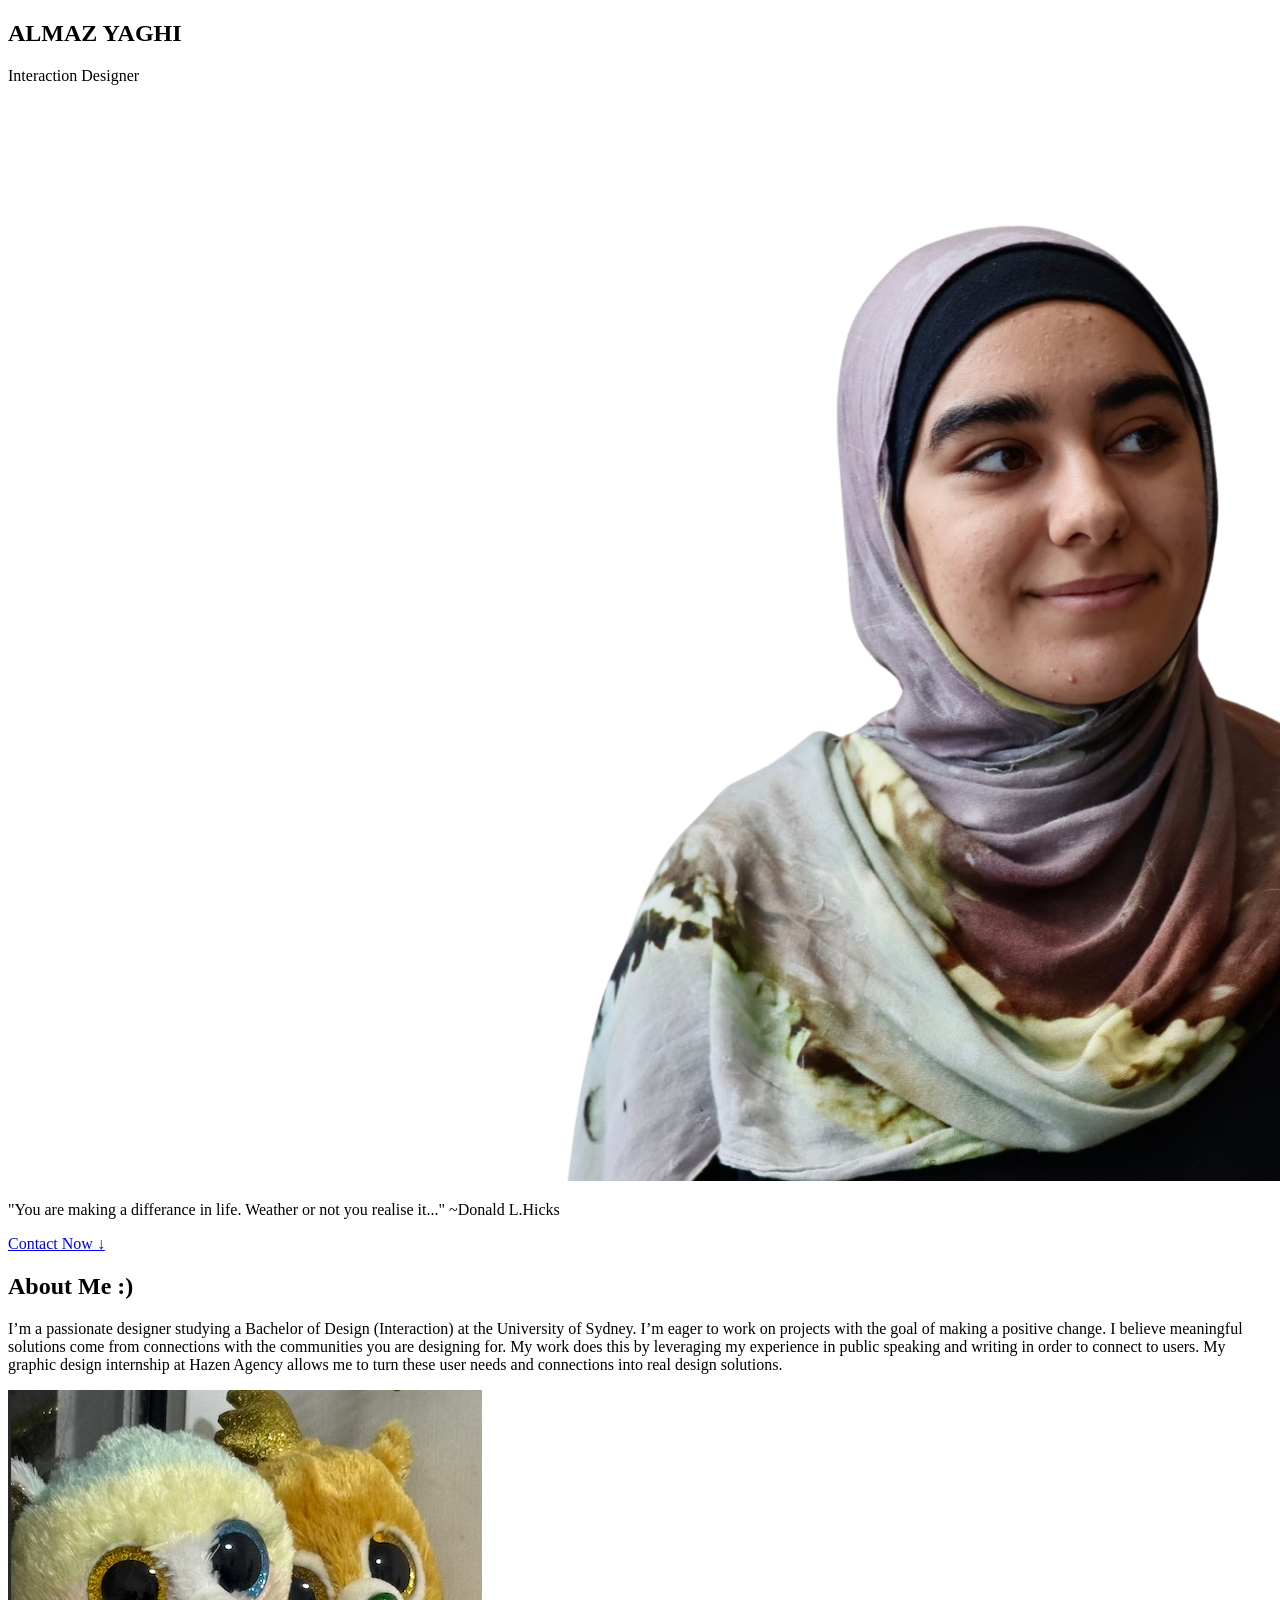
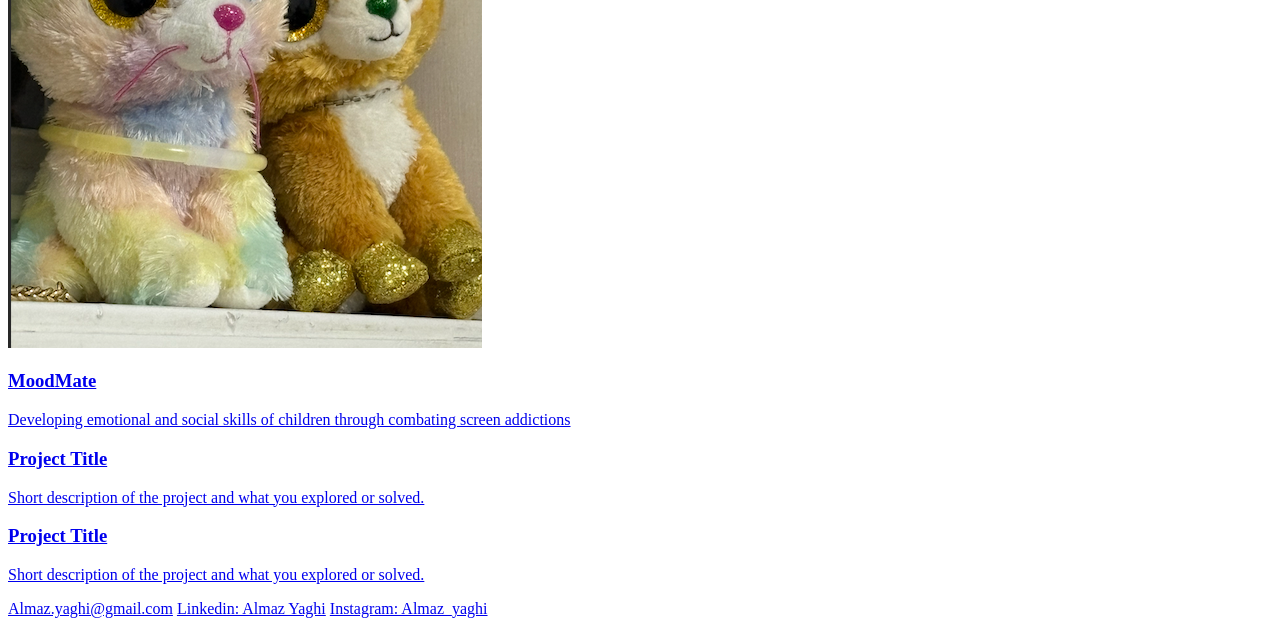
==== index.html @ deaa1133 "Add files via upload" ====
<!DOCTYPE html>
<html lang="en">
<head>
<meta charset="UTF-8">
<meta name="viewport" content="width=device-width, initial-scale=1.0">
<title>Almaz Yaghi</title>
<link rel="preconnect" href="https://fonts.googleapis.com">
<link rel="preconnect" href="https://fonts.gstatic.com" crossorigin>
<link href="https://fonts.googleapis.com/css2?family=Alfa+Slab+One&family=Forum&family=Fraunces:ital,opsz,wght@0,9..144,100..900;1,9..144,100..900&family=Inter+Tight:ital,wght@0,100..900;1,100..900&family=Luckiest+Guy&family=Montserrat:ital,wght@0,100..900;1,100..900&family=Oswald:wght@200..700&family=Outfit:wght@100..900&family=Playfair+Display:ital,wght@0,400..900;1,400..900&display=swap" rel="stylesheet">
<link rel="stylesheet" href="style.css">
</head>
<body>
<section class="hero">
<div class="hero-card">
<div class="hero-text">
<h1 class="hero-name">ALMAZ YAGHI</h1>
<p class="hero-title">Interaction Designer</p>
</div>
<img src="Hero Image.png" alt="Almaz Yaghi" class="hero-image">
<p class="hero-quote">"You are making a differance in life. Weather or not you realise it..." ~Donald L.Hicks</p>
<a href="#contact" class="contact-btn">Contact Now ↓</a>
</div>
</section>
<section class="about">
<h2 class="about-title">About Me :)</h2>
<p class="about-text">I’m a passionate designer studying a Bachelor of Design (Interaction) at the University of Sydney. I’m eager to work on projects with the goal of making a positive change. I believe meaningful solutions come from connections with the communities you are designing for. My work does this by leveraging my experience in public speaking and writing in order to connect to users. My graphic design internship at Hazen Agency allows me to turn these user needs and connections into real design solutions. </p>
</section>
<section class="work">
    <div class="work-grid">
  
        <a href="moodmate.html" class="card-link">
            <div class="card">
              <div class="card-image">
                <img src="Moodmate2.png" alt="MoodMate">
              </div>
              <div class="card-text">
                <h3 class="card-heading">MoodMate</h3>
                <p class="card-body">Developing emotional and social skills of children through combating screen addictions</p>
              </div>
            </div>
          </a>
  
          <a href="project2.html" class="card-link">
            <div class="card card-reverse">
              <div class="card-image"></div>
              <div class="card-text">
                <h3 class="card-heading">Project Title</h3>
                <p class="card-body">Short description of the project and what you explored or solved.</p>
              </div>
            </div>
          </a>
  
          <a href="project3.html" class="card-link">
            <div class="card">
              <div class="card-image"></div>
              <div class="card-text">
                <h3 class="card-heading">Project Title</h3>
                <p class="card-body">Short description of the project and what you explored or solved.</p>
              </div>
            </div>
          </a>
  
    </div>
  </section>
  <footer class="contact" id="contact">
    <a href="mailto:your@email.com" class="contact-item">Almaz.yaghi@gmail.com</a>
    <span class="contact-divider"></span>
    <a href="https://linkedin.com/in/yourprofile" class="contact-item" target="_blank">Linkedin: Almaz Yaghi</a>
    <span class="contact-divider"></span>
    <a href="https://instagram.com/yourhandle" class="contact-item" target="_blank">Instagram: Almaz_yaghi</a>
  </footer>
</body>
</html>
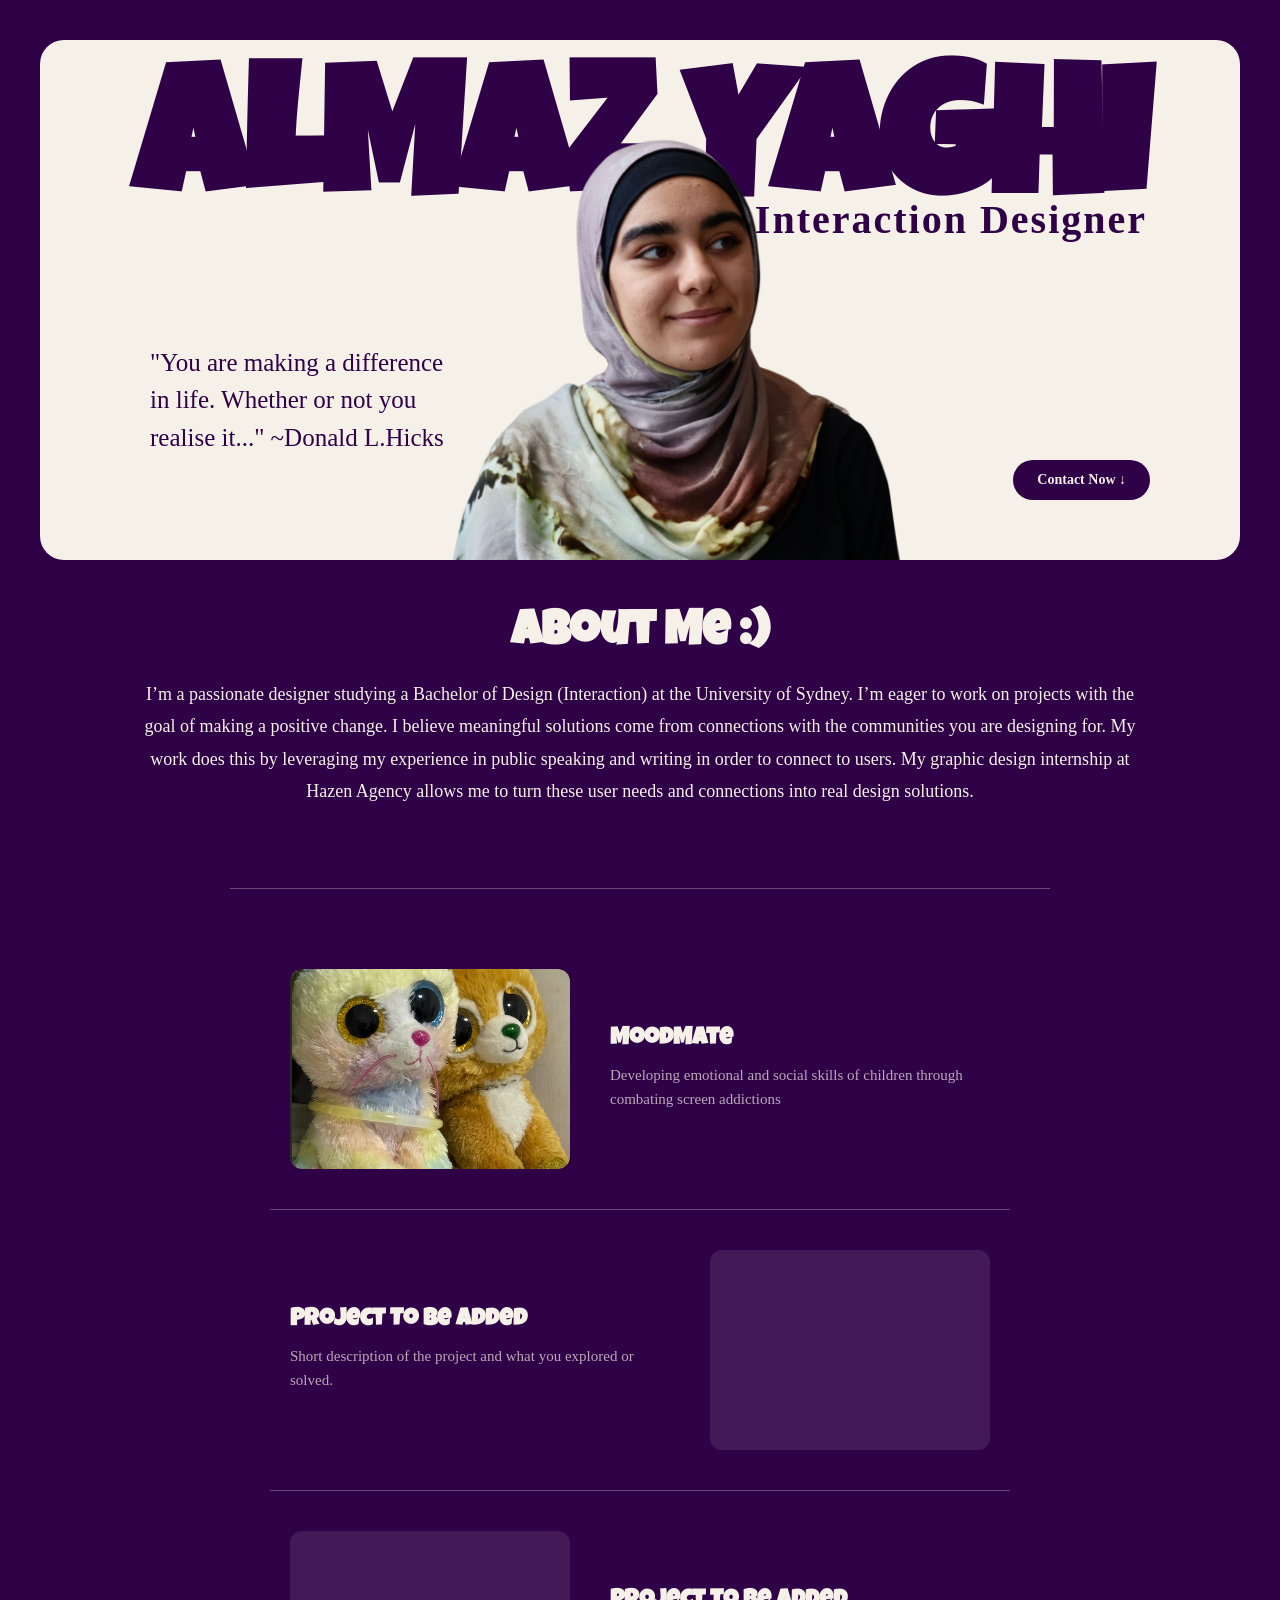
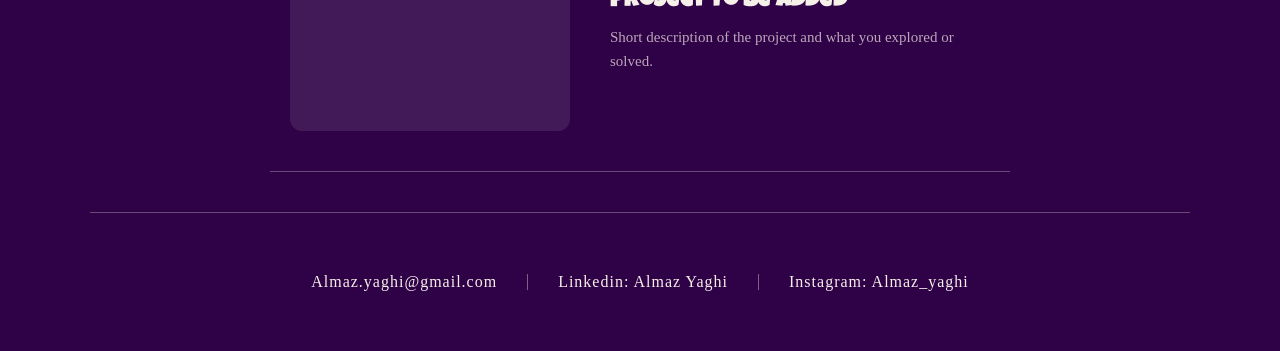
==== commit 73f08585: "Update index.html" ====
--- a/index.html
+++ b/index.html
@@ -17,7 +17,7 @@
 <p class="hero-title">Interaction Designer</p>
 </div>
 <img src="Hero Image.png" alt="Almaz Yaghi" class="hero-image">
-<p class="hero-quote">"You are making a differance in life. Weather or not you realise it..." ~Donald L.Hicks</p>
+<p class="hero-quote">"You are making a difference in life. Whether or not you realise it..." ~Donald L.Hicks</p>
 <a href="#contact" class="contact-btn">Contact Now ↓</a>
 </div>
 </section>
@@ -44,7 +44,7 @@
             <div class="card card-reverse">
               <div class="card-image"></div>
               <div class="card-text">
-                <h3 class="card-heading">Project Title</h3>
+                <h3 class="card-heading">Project To Be Added</h3>
                 <p class="card-body">Short description of the project and what you explored or solved.</p>
               </div>
             </div>
@@ -54,7 +54,7 @@
             <div class="card">
               <div class="card-image"></div>
               <div class="card-text">
-                <h3 class="card-heading">Project Title</h3>
+                <h3 class="card-heading">Project To Be Added </h3>
                 <p class="card-body">Short description of the project and what you explored or solved.</p>
               </div>
             </div>
@@ -63,11 +63,11 @@
     </div>
   </section>
   <footer class="contact" id="contact">
-    <a href="mailto:your@email.com" class="contact-item">Almaz.yaghi@gmail.com</a>
+    <a href="mailto:almaz.yaghi@gmail.com" class="contact-item">Almaz.yaghi@gmail.com</a>
     <span class="contact-divider"></span>
-    <a href="https://linkedin.com/in/yourprofile" class="contact-item" target="_blank">Linkedin: Almaz Yaghi</a>
+    <a href="https://www.linkedin.com/in/almaz-yaghi-95506a35b/" class="contact-item" target="_blank">Linkedin: Almaz Yaghi</a>
     <span class="contact-divider"></span>
-    <a href="https://instagram.com/yourhandle" class="contact-item" target="_blank">Instagram: Almaz_yaghi</a>
+    <a href="https://www.instagram.com/almaz_yaghi/" class="contact-item" target="_blank">Instagram: Almaz_yaghi</a>
   </footer>
 </body>
-</html>+</html>
--- a/style.css
+++ b/style.css
@@ -0,0 +1,377 @@
+* {
+    margin: 0;
+    padding: 0;
+    box-sizing: border-box;
+  }
+  
+  body {
+    background-color: #2F0147;
+    font-family: 'Forum', serif;
+    display: flex;
+    justify-content: center;
+    align-items: center;
+    min-height: 100vh;
+    flex-direction: column;
+  }
+  
+  .hero {
+    padding: 40px;
+    width: 100%;
+    display: block;
+  }
+  
+  .hero-card {
+    position: relative;
+    background-color: #F5F0E8;
+    border-radius: 24px;
+    width: 100%;
+    height: 520px;
+    overflow: hidden;
+    max-width: 1300px;
+    margin: 0 auto;
+  }
+  
+  .hero-text {
+    position: absolute;
+    top: 5%;
+    left: 50%;
+    transform: translateX(-50%);
+    text-align: center;
+    z-index: 1;
+    user-select: none;
+  }
+  
+  .hero-name {
+    font-family: 'Luckiest Guy', cursive;
+    font-size: clamp(80px, 17vw, 180px);
+    font-weight: 900;
+    color: #2F0147;
+    white-space: nowrap;
+    letter-spacing: -4px;
+  }
+  
+  .hero-title {
+    font-family: 'Forum', serif;
+    font-size: 40px;
+    text-align: right;
+    color: #2F0147;
+    letter-spacing: 2px;
+    margin-top: -50px;
+    font-weight: 700;
+  }
+  
+  .hero-image {
+    position: absolute;
+    bottom: -40px;
+    left: 50%;
+    transform: translateX(-50%);
+    height: 100%;
+    object-fit: cover;
+    z-index: 2;
+  }
+  
+  .hero-quote {
+    position: absolute;
+    bottom: 20%;
+    left: 110px;
+    font-family: 'Forum', serif;
+    font-size: 25px;
+    color: #2F0147;
+    max-width: 300px;
+    line-height: 1.5;
+    z-index: 3;
+  }
+  
+  .contact-btn {
+    position: absolute;
+    bottom: 60px;
+    right: 90px;
+    background-color: #2F0147;
+    color: #F5F0E8;
+    padding: 12px 24px;
+    border-radius: 50px;
+    text-decoration: none;
+    font-family: 'Forum', serif;
+    font-size: 14px;
+    font-weight: 600;
+    z-index: 3;
+  }
+  
+  .contact-btn:hover {
+    background-color: #4a0270;
+  }
+  
+  .about {
+    padding: 80px 40px;
+    display: flex;
+    flex-direction: column;
+    align-items: center;
+    text-align: center;
+  }
+  
+  .about-title {
+    font-family: 'Luckiest Guy', cursive;
+    font-size: 48px;
+    color: #F5F0E8;
+    margin-bottom: 20px;
+    margin-top: -70px;
+  }
+  
+  .about-text {
+    font-family: 'Forum', serif;
+    font-size: 18px;
+    color: #F5F0E8;
+    max-width: 1000px;
+    line-height: 1.8;
+  }
+  
+  .work-grid {
+    display: grid;
+    grid-template-columns: 1fr;
+    gap: 0px;
+    width: 100%;
+    max-width: 1100px;
+    padding: 40px;
+    border-top: 1px solid rgba(245, 240, 232, 0.3);
+  }
+  
+  .card {
+    display: flex;
+    padding: 40px 20px;
+    gap: 40px;
+    border-bottom: 1px solid rgba(245, 240, 232, 0.3);
+    background: none;
+    border-radius: 0;
+    align-items: center;
+  }
+  
+  .card-large {
+    grid-column: span 2;
+  }
+  
+  .card-small {
+    grid-column: span 1;
+    flex-direction: column;
+    border-bottom: none;
+    border-right: 1px solid rgba(245, 240, 232, 0.3);
+  }
+  
+  .card-small:last-of-type {
+    border-right: none;
+  }
+  
+  .card-reverse {
+    flex-direction: row-reverse;
+  }
+  
+  .card-image {
+    border-radius: 12px;
+    width: 280px;
+    min-width: 280px;
+    height: 200px;
+    overflow: hidden;
+    flex-shrink: 0;
+    background-color: rgba(245, 240, 232, 0.1);
+  }
+  
+  .card-image img {
+    width: 100%;
+    height: 100%;
+    object-fit: cover;
+    border-radius: 12px;
+  }
+  
+  .card-text {
+    display: flex;
+    flex-direction: column;
+    justify-content: center;
+    gap: 12px;
+  }
+  
+  .card-heading {
+    font-family: 'Luckiest Guy', cursive;
+    font-size: 24px;
+    color: #F5F0E8;
+  }
+  
+  .card-body {
+    font-family: 'Forum', serif;
+    font-size: 15px;
+    color: rgba(245, 240, 232, 0.7);
+    line-height: 1.6;
+    max-width: 380px;
+  }
+  .card-link {
+    text-decoration: none;
+    color: inherit;
+  }
+  .card-link .card {
+    transition: transform 0.3s ease;
+  }
+  
+  .card-link:hover .card {
+    transform: scale(1.02);
+  }
+
+  .contact {
+    display: flex;
+    align-items: center;
+    justify-content: center;
+    gap: 30px;
+    padding: 60px 40px;
+    border-top: 1px solid rgba(245, 240, 232, 0.3);
+    width: 100%;
+    max-width: 1100px;
+  }
+  
+  .contact-item {
+    font-family: 'Forum', serif;
+    font-size: 16px;
+    color: #F5F0E8;
+    text-decoration: none;
+    letter-spacing: 1px;
+  }
+  
+  .contact-item:hover {
+    opacity: 0.6;
+  }
+  
+  .contact-divider {
+    width: 1px;
+    height: 16px;
+    background-color: rgba(245, 240, 232, 0.4);
+  }
+  html {
+    scroll-behavior: smooth;
+  }
+
+
+  /* CASE STUDY PAGE */
+
+.cs-hero {
+    position: relative;
+    width: 100%;
+    height: 500px;
+    overflow: hidden;
+  }
+  
+  .cs-hero-image {
+    width: 100%;
+    height: 100%;
+    object-fit: cover;
+  }
+  
+  .cs-hero-overlay {
+    position: absolute;
+    bottom: 40px;
+    left: 60px;
+    z-index: 2;
+  }
+  
+  .cs-hero-title {
+    font-family: 'Luckiest Guy', cursive;
+    font-size: 100px;
+    color: #F5F0E8;
+    text-shadow: 0 2px 20px rgba(0,0,0,0.4);
+  }
+  
+  .cs-hero-subtitle {
+    font-family: 'Forum', serif;
+    font-size: 18px;
+    color: #4a0270;
+    max-width: 500px;
+    margin-top: 10px;
+    text-shadow: 0 2px 10px rgba(0,0,0,0.4);
+  }
+  
+  .cs-content {
+    max-width: 800px;
+    margin: 0 auto;
+    padding: 80px 40px;
+  }
+  
+  .cs-section {
+    margin-bottom: 60px;
+    border-bottom: 1px solid rgba(245, 240, 232, 0.2);
+    padding-bottom: 60px;
+  }
+  
+  .cs-section:last-of-type {
+    border-bottom: none;
+  }
+  
+  .cs-heading {
+    font-family: 'Luckiest Guy', cursive;
+    font-size: 36px;
+    color: #F5F0E8;
+    margin-bottom: 20px;
+  }
+  
+  .cs-body {
+    font-family: 'Forum', serif;
+    font-size: 18px;
+    color: rgba(245, 240, 232, 0.8);
+    line-height: 1.9;
+  }
+  
+  .cs-hmw {
+    font-family: 'Forum', serif;
+    font-size: 20px;
+    color: #F5F0E8;
+    font-style: italic;
+    margin-top: 20px;
+    padding-left: 20px;
+    border-left: 3px solid #F5F0E8;
+    line-height: 1.7;
+  }
+  
+  .cs-back {
+    display: block;
+    text-align: center;
+    padding: 40px;
+    font-family: 'Forum', serif;
+    font-size: 16px;
+    color: rgba(245, 240, 232, 0.6);
+    text-decoration: none;
+  }
+  
+  .cs-back:hover {
+    color: #F5F0E8;
+  }
+
+  .cs-image-large {
+    width: 100%;
+    height: 300px;
+    object-fit: cover;
+    border-radius: 12px;
+    margin: 30px 0;
+  }
+
+
+  .cs-content a {
+    color: #F5F0E8;
+    text-decoration: underline;
+  }
+  
+  .cs-content a:hover {
+    opacity: 0.6;
+  }
+
+  .cs-image-small {
+    width: 50%;
+    height: 300px;
+    object-fit: cover;
+    border-radius: 12px;
+    margin: 30px 0;
+  }
+
+  .cs-image-row {
+    display: flex;
+    gap: 20px;
+    margin: 30px 0;
+  }
+  
+  .cs-image-row .cs-image-small {
+    width: 50%;
+    margin: 0;
+  }
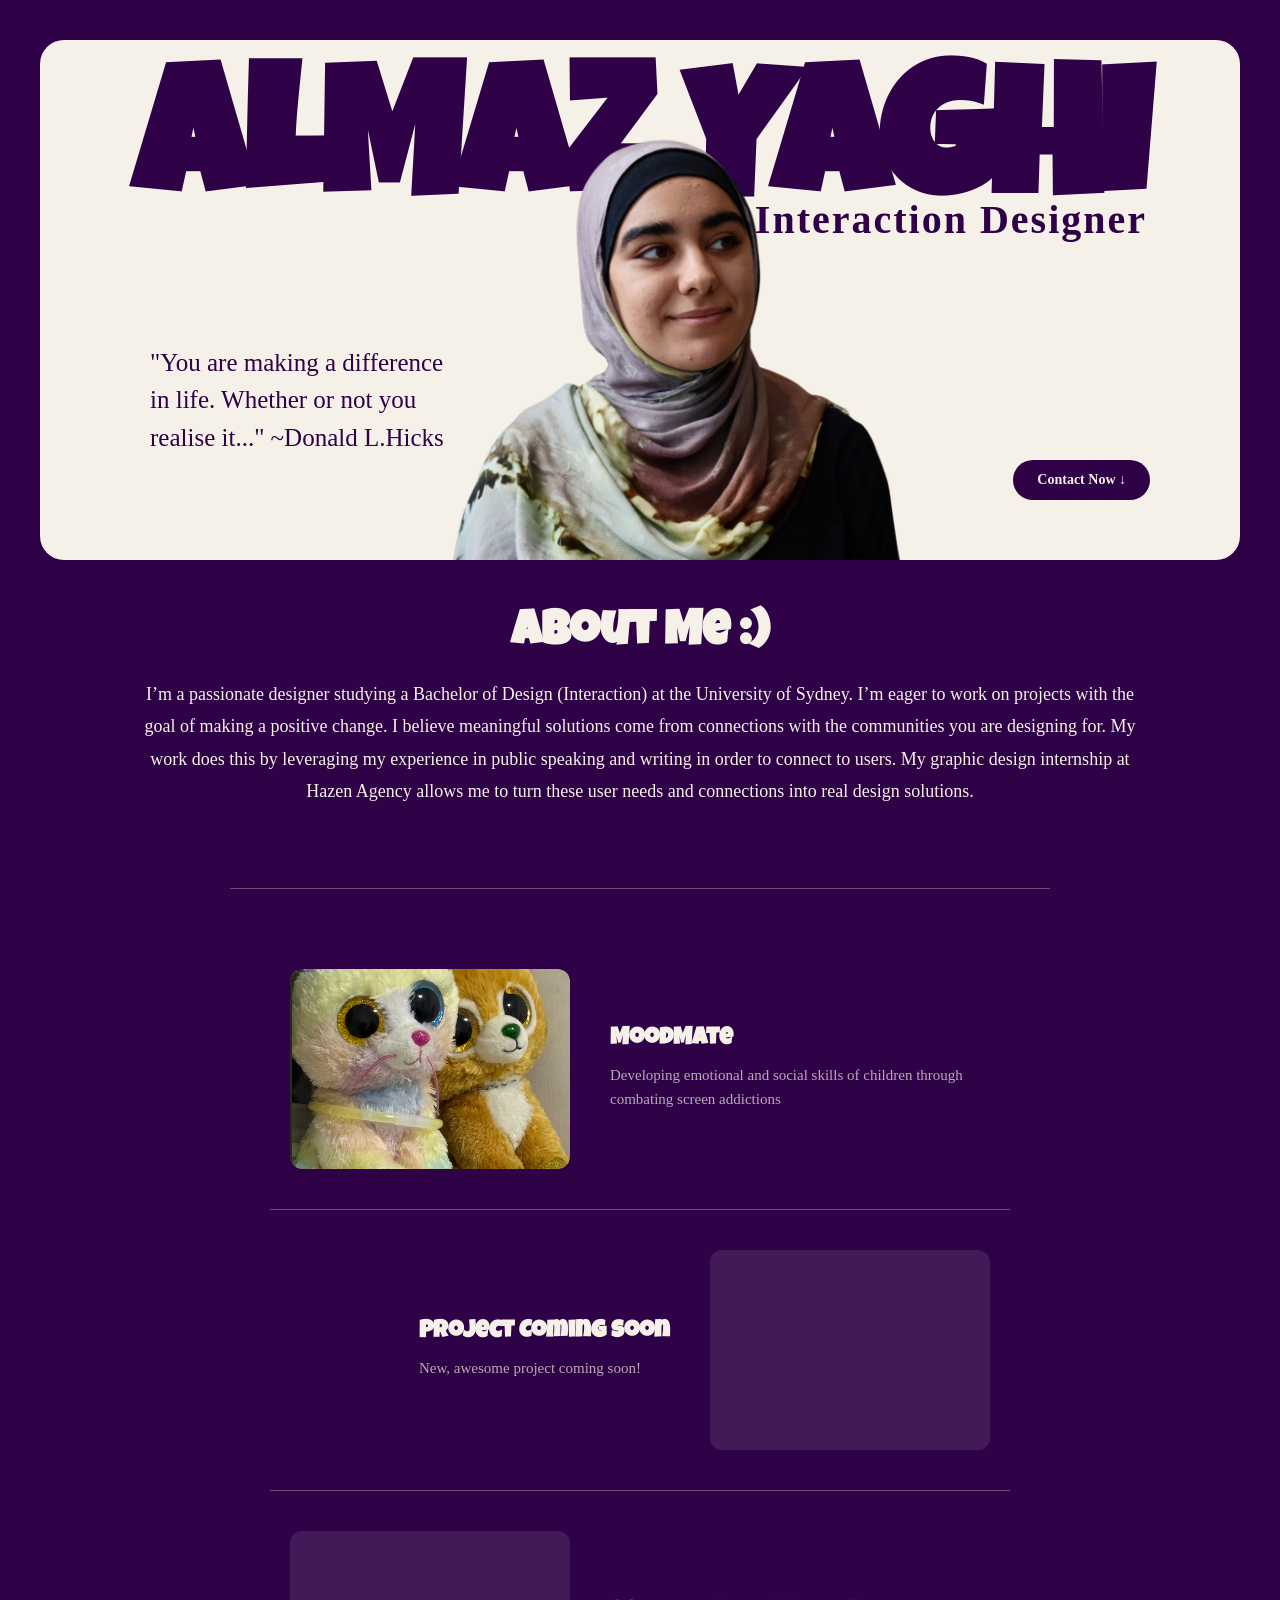
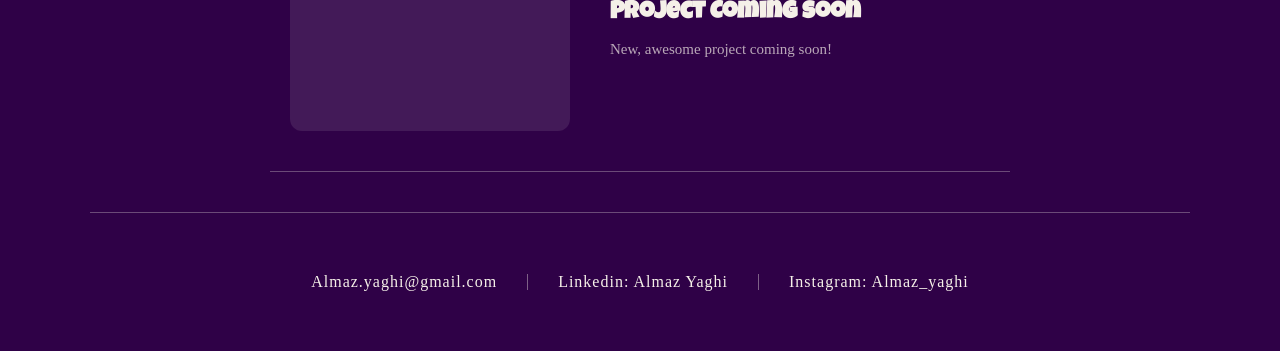
==== commit 73feb1dc: "Update index.html" ====
--- a/index.html
+++ b/index.html
@@ -44,8 +44,8 @@
             <div class="card card-reverse">
               <div class="card-image"></div>
               <div class="card-text">
-                <h3 class="card-heading">Project To Be Added</h3>
-                <p class="card-body">Short description of the project and what you explored or solved.</p>
+                <h3 class="card-heading">Project Coming soon</h3>
+                <p class="card-body">New, awesome project coming soon!</p>
               </div>
             </div>
           </a>
@@ -54,8 +54,8 @@
             <div class="card">
               <div class="card-image"></div>
               <div class="card-text">
-                <h3 class="card-heading">Project To Be Added </h3>
-                <p class="card-body">Short description of the project and what you explored or solved.</p>
+                <h3 class="card-heading">Project Coming soon</h3>
+                <p class="card-body">New, awesome project coming soon!</p>
               </div>
             </div>
           </a>
